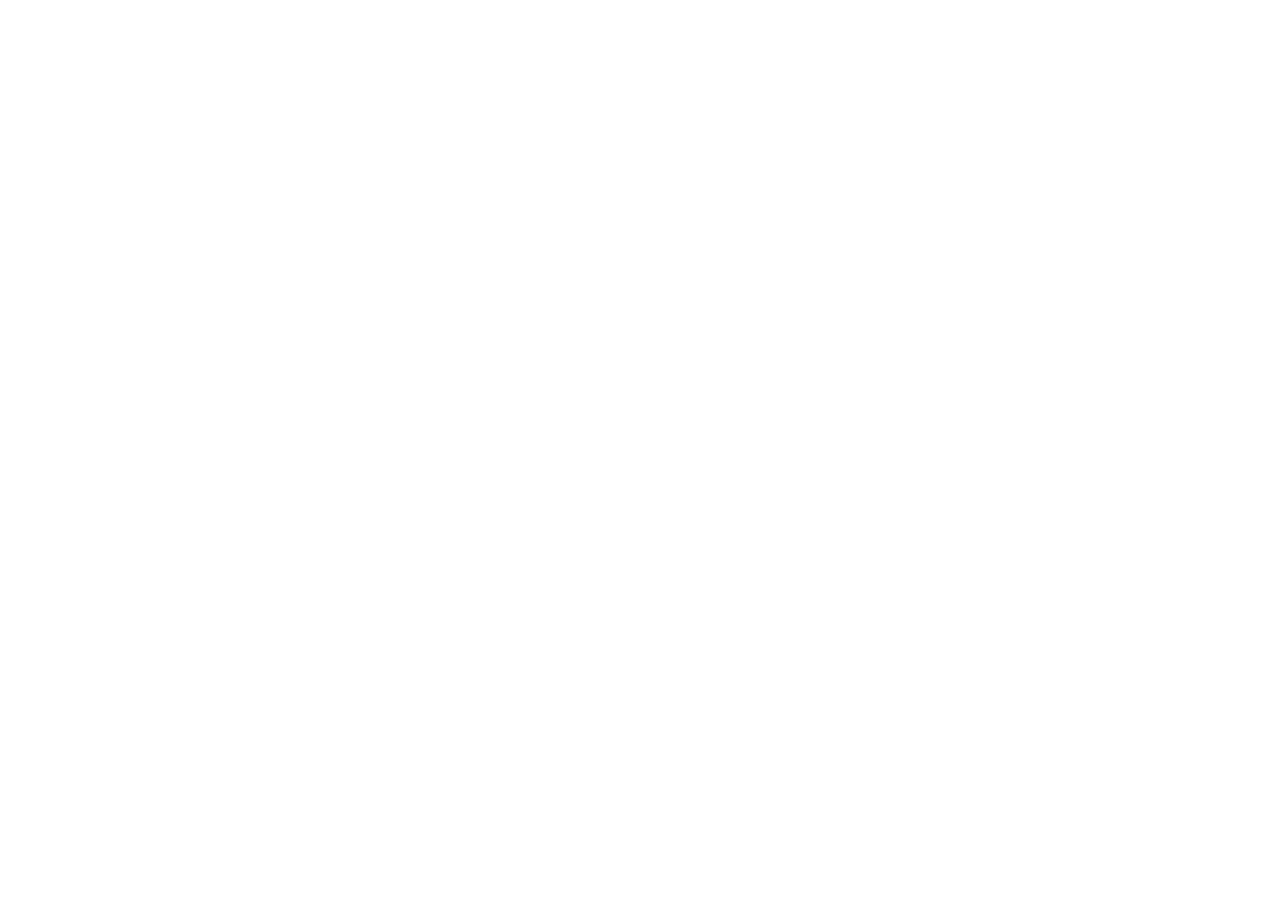
==== index.html @ 455c8821 "index" ====
<!DOCTYPE html>
<html lang="en">
<head>
    <meta charset="UTF-8">
    <meta name="viewport" content="width=device-width, initial-scale=1.0">
    <title>Document</title>
    <link href="https://cdn.jsdelivr.net/npm/bootstrap@5.2.3/dist/css/bootstrap.min.css" rel="stylesheet" integrity="sha384-rbsA2VBKQhggwzxH7pPCaAqO46MgnOM80zW1RWuH61DGLwZJEdK2Kadq2F9CUG65" crossorigin="anonymous">

</head>
<body>

    <!-- navbar -->
    
    
    <script src="https://cdn.jsdelivr.net/npm/bootstrap@5.2.3/dist/js/bootstrap.bundle.min.js" integrity="sha384-kenU1KFdBIe4zVF0s0G1M5b4hcpxyD9F7jL+jjXkk+Q2h455rYXK/7HAuoJl+0I4" crossorigin="anonymous"></script>
</body>
</html>
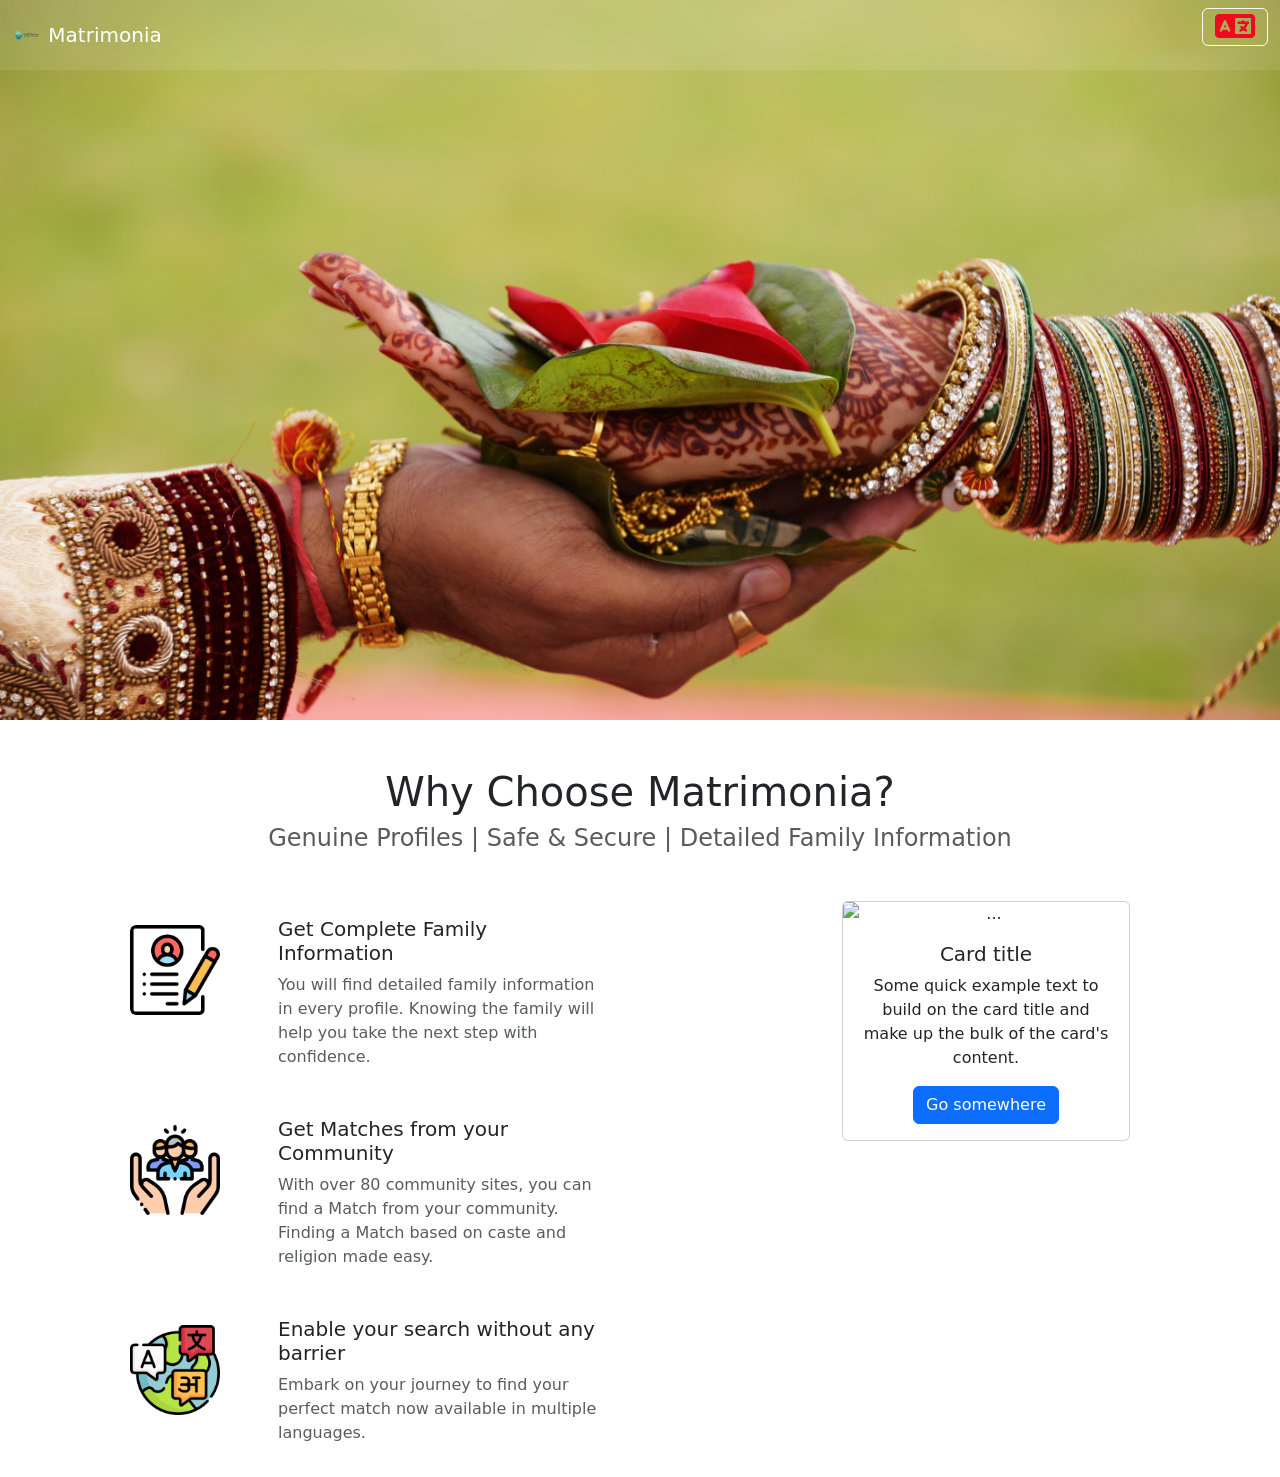
==== commit 5c6e12e6: "update why choose us" ====
--- a/index.html
+++ b/index.html
@@ -1,17 +1,121 @@
 <!DOCTYPE html>
 <html lang="en">
-<head>
-    <meta charset="UTF-8">
-    <meta name="viewport" content="width=device-width, initial-scale=1.0">
-    <title>Document</title>
-    <link href="https://cdn.jsdelivr.net/npm/bootstrap@5.2.3/dist/css/bootstrap.min.css" rel="stylesheet" integrity="sha384-rbsA2VBKQhggwzxH7pPCaAqO46MgnOM80zW1RWuH61DGLwZJEdK2Kadq2F9CUG65" crossorigin="anonymous">
+  <head>
+    <meta charset="UTF-8" />
+    <meta name="viewport" content="width=device-width, initial-scale=1.0" />
+    <title>Matrimonia</title>
+    <link rel="stylesheet" href="/style.css">
+    <link
+      rel="stylesheet"
+      href="https://cdnjs.cloudflare.com/ajax/libs/font-awesome/6.4.2/css/all.min.css"
+      integrity="sha512-z3gLpd7yknf1YoNbCzqRKc4qyor8gaKU1qmn+CShxbuBusANI9QpRohGBreCFkKxLhei6S9CQXFEbbKuqLg0DA=="
+      crossorigin="anonymous"
+      referrerpolicy="no-referrer"
+    />
+    <link
+      href="https://cdn.jsdelivr.net/npm/bootstrap@5.2.3/dist/css/bootstrap.min.css"
+      rel="stylesheet"
+      integrity="sha384-rbsA2VBKQhggwzxH7pPCaAqO46MgnOM80zW1RWuH61DGLwZJEdK2Kadq2F9CUG65"
+      crossorigin="anonymous"
+    />
+  </head>
+  <body>
+    <!-- navbar -->
+    <nav class="navbar fixed-top navbar-expand-lg navbar-dark ">
+      <div class="container-fluid">
+        <a class="navbar-brand" href="#">
+          <img
+            src="assects/EdiGlobe Final-02.png"
+            alt="Logo"
+            width="30"
+            height="24"
+            class="d-inline-block align-text-top"
+          />
+          Matrimonia
+        </a>
+        <div class="ms-auto" id="google_translate_element"></div>
+        <script
+          type="text/javascript"
+          src="//translate.google.com/translate_a/element.js?cb=googleTranslateElementInit"
+        ></script>
 
-</head>
-<body>
+        <button type="button" class="btn btn-outline-light mb-3">
+          <i class="fa-solid fa-language fa-2xl" style="color: #f10920"></i>
+        </button>
+      </div>
+    </nav>
+    <!-- navbar ends   -->
 
-    <!-- navbar -->
-    
-    
-    <script src="https://cdn.jsdelivr.net/npm/bootstrap@5.2.3/dist/js/bootstrap.bundle.min.js" integrity="sha384-kenU1KFdBIe4zVF0s0G1M5b4hcpxyD9F7jL+jjXkk+Q2h455rYXK/7HAuoJl+0I4" crossorigin="anonymous"></script>
-</body>
-</html>+    <section class="sec-1">
+        
+    </section>
+
+    <section class="sec-2-WhyChooseUs container text-center mt-5">
+        <h1>Why Choose Matrimonia?</h1>
+        <h4 class="mb-5 text-muted">Genuine Profiles | Safe & Secure | Detailed Family Information</h3>
+        
+        <div class="row">
+            <div class="col-sm-8 text-start">
+                <div class="card mb-3 border-0" style="max-width: 540px;">
+                    <div class="row g-0">
+                      <div class="col-md-4 ps-5">
+                        <img src="/assects/info.png" class="img-fluid rounded-start mt-4  " alt="..." style="max-width: 90px;">
+                      </div>
+                      <div class="col-md-8">
+                        <div class="card-body">
+                          <h5 class="card-title">Get Complete Family Information</h5>
+                          <p class="card-text text-muted">You will find detailed family information in every profile. Knowing the family will help you take the next step with confidence.</p>
+                        </div>
+                      </div>
+                    </div>
+                  </div>
+                  <div class="card mb-3 border-0" style="max-width: 540px;">
+                    <div class="row g-0">
+                      <div class="col-md-4 ps-5">
+                        <img src="/assects/community.png" class="img-fluid rounded-start mt-4  " alt="..." style="max-width: 90px;">
+                      </div>
+                      <div class="col-md-8">
+                        <div class="card-body">
+                          <h5 class="card-title">Get Matches from your Community</h5>
+                          <p class="card-text text-muted">With over 80 community sites, you can find a Match from your community. Finding a Match based on caste and religion made easy.</p>
+                        </div>
+                      </div>
+                    </div>
+                  </div>
+                  <div class="card mb-3 border-0" style="max-width: 540px;">
+                    <div class="row g-0">
+                      <div class="col-md-4 ps-5">
+                        <img src="/assects/languages.png" class="img-fluid rounded-start mt-4  " alt="..." style="max-width: 90px;">
+                      </div>
+                      <div class="col-md-8">
+                        <div class="card-body">
+                          <h5 class="card-title">Enable your search without any barrier</h5>
+                          <p class="card-text text-muted">Embark on your journey to find your perfect match now available in multiple languages.</p>
+                        </div>
+                      </div>
+                    </div>
+                  </div>
+            </div>
+            <div class="col-sm-4">
+                <div class="card" style="width: 18rem;">
+                    <img src="..." class="card-img-top" alt="...">
+                    <div class="card-body">
+                      <h5 class="card-title">Card title</h5>
+                      <p class="card-text">Some quick example text to build on the card title and make up the bulk of the card's content.</p>
+                      <a href="#" class="btn btn-primary">Go somewhere</a>
+                    </div>
+                  </div>
+            </div>
+        </div>
+
+    </section>
+
+
+    <script
+      src="https://cdn.jsdelivr.net/npm/bootstrap@5.2.3/dist/js/bootstrap.bundle.min.js"
+      integrity="sha384-kenU1KFdBIe4zVF0s0G1M5b4hcpxyD9F7jL+jjXkk+Q2h455rYXK/7HAuoJl+0I4"
+      crossorigin="anonymous"
+    ></script>
+    <script src="index.js"></script>
+  </body>
+</html>
--- a/style.css
+++ b/style.css
@@ -0,0 +1,20 @@
+.navbar {
+
+        background-color: rgba(255, 255, 255, 0.1); /* Adjust the last value for opacity */
+
+}
+
+.navbar-brand {
+    color: #fff; /* Set text color */
+}
+
+.sec-1 {
+    margin: 0;
+    font-family: Arial, sans-serif;
+    background-image: url('/assects/section-1.jpg'); 
+    background-size: cover;
+    background-repeat: no-repeat;
+    background-attachment: fixed;
+    background-position: center;
+    height: 80vh;
+}
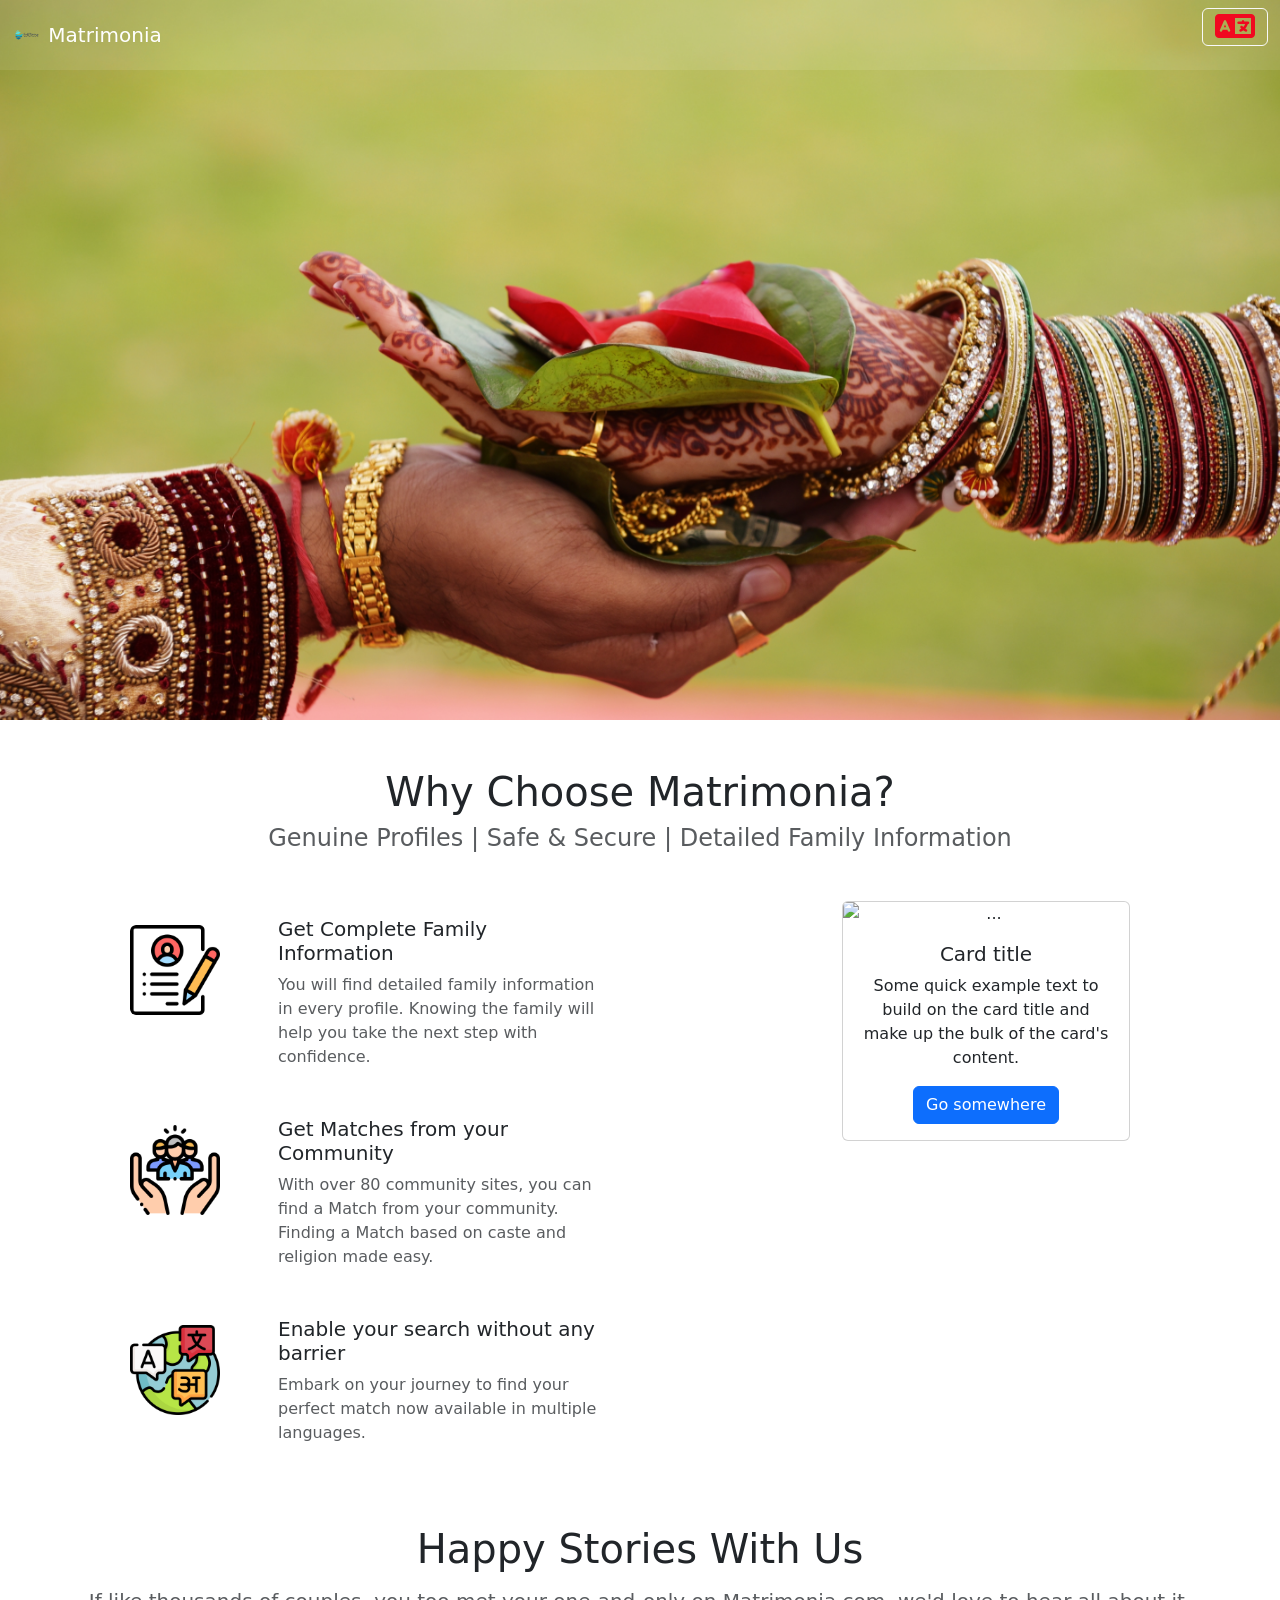
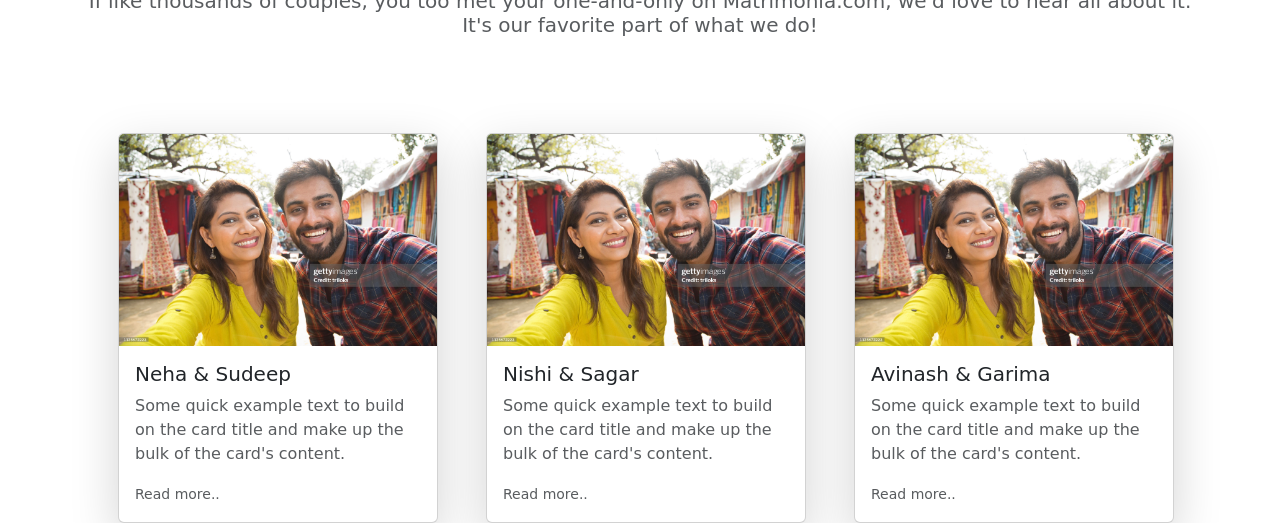
==== commit a096dbc8: "sec-3 update" ====
--- a/index.html
+++ b/index.html
@@ -4,7 +4,7 @@
     <meta charset="UTF-8" />
     <meta name="viewport" content="width=device-width, initial-scale=1.0" />
     <title>Matrimonia</title>
-    <link rel="stylesheet" href="/style.css">
+    <link rel="stylesheet" href="/style.css" />
     <link
       rel="stylesheet"
       href="https://cdnjs.cloudflare.com/ajax/libs/font-awesome/6.4.2/css/all.min.css"
@@ -21,7 +21,7 @@
   </head>
   <body>
     <!-- navbar -->
-    <nav class="navbar fixed-top navbar-expand-lg navbar-dark ">
+    <nav class="navbar fixed-top navbar-expand-lg navbar-dark">
       <div class="container-fluid">
         <a class="navbar-brand" href="#">
           <img
@@ -46,70 +46,150 @@
     </nav>
     <!-- navbar ends   -->
 
-    <section class="sec-1">
-        
+    <section class="sec-1"></section>
+
+    <section class="sec-2-WhyChooseUs container text-center mt-5">
+      <h1>Why Choose Matrimonia?</h1>
+      <h4 class="mb-5 text-muted">
+        Genuine Profiles | Safe & Secure | Detailed Family Information
+      </h4>
+
+      <div class="row">
+        <div class="col-sm-8 text-start">
+          <div class="card mb-3 border-0" style="max-width: 540px">
+            <div class="row g-0">
+              <div class="col-md-4 ps-5">
+                <img
+                  src="/assects/info.png"
+                  class="img-fluid rounded-start mt-4"
+                  alt="..."
+                  style="max-width: 90px"
+                />
+              </div>
+              <div class="col-md-8">
+                <div class="card-body">
+                  <h5 class="card-title">Get Complete Family Information</h5>
+                  <p class="card-text text-muted">
+                    You will find detailed family information in every profile.
+                    Knowing the family will help you take the next step with
+                    confidence.
+                  </p>
+                </div>
+              </div>
+            </div>
+          </div>
+          <div class="card mb-3 border-0" style="max-width: 540px">
+            <div class="row g-0">
+              <div class="col-md-4 ps-5">
+                <img
+                  src="/assects/community.png"
+                  class="img-fluid rounded-start mt-4"
+                  alt="..."
+                  style="max-width: 90px"
+                />
+              </div>
+              <div class="col-md-8">
+                <div class="card-body">
+                  <h5 class="card-title">Get Matches from your Community</h5>
+                  <p class="card-text text-muted">
+                    With over 80 community sites, you can find a Match from your
+                    community. Finding a Match based on caste and religion made
+                    easy.
+                  </p>
+                </div>
+              </div>
+            </div>
+          </div>
+          <div class="card mb-3 border-0" style="max-width: 540px">
+            <div class="row g-0">
+              <div class="col-md-4 ps-5">
+                <img
+                  src="/assects/languages.png"
+                  class="img-fluid rounded-start mt-4"
+                  alt="..."
+                  style="max-width: 90px"
+                />
+              </div>
+              <div class="col-md-8">
+                <div class="card-body">
+                  <h5 class="card-title">
+                    Enable your search without any barrier
+                  </h5>
+                  <p class="card-text text-muted">
+                    Embark on your journey to find your perfect match now
+                    available in multiple languages.
+                  </p>
+                </div>
+              </div>
+            </div>
+          </div>
+        </div>
+        <div class="col-sm-4">
+          <div class="card" style="width: 18rem">
+            <img src="..." class="card-img-top" alt="..." />
+            <div class="card-body">
+              <h5 class="card-title">Card title</h5>
+              <p class="card-text">
+                Some quick example text to build on the card title and make up
+                the bulk of the card's content.
+              </p>
+              <a href="#" class="btn btn-primary">Go somewhere</a>
+            </div>
+          </div>
+        </div>
+      </div>
     </section>
 
-    <section class="sec-2-WhyChooseUs container text-center mt-5">
-        <h1>Why Choose Matrimonia?</h1>
-        <h4 class="mb-5 text-muted">Genuine Profiles | Safe & Secure | Detailed Family Information</h3>
-        
-        <div class="row">
-            <div class="col-sm-8 text-start">
-                <div class="card mb-3 border-0" style="max-width: 540px;">
-                    <div class="row g-0">
-                      <div class="col-md-4 ps-5">
-                        <img src="/assects/info.png" class="img-fluid rounded-start mt-4  " alt="..." style="max-width: 90px;">
-                      </div>
-                      <div class="col-md-8">
-                        <div class="card-body">
-                          <h5 class="card-title">Get Complete Family Information</h5>
-                          <p class="card-text text-muted">You will find detailed family information in every profile. Knowing the family will help you take the next step with confidence.</p>
-                        </div>
-                      </div>
-                    </div>
-                  </div>
-                  <div class="card mb-3 border-0" style="max-width: 540px;">
-                    <div class="row g-0">
-                      <div class="col-md-4 ps-5">
-                        <img src="/assects/community.png" class="img-fluid rounded-start mt-4  " alt="..." style="max-width: 90px;">
-                      </div>
-                      <div class="col-md-8">
-                        <div class="card-body">
-                          <h5 class="card-title">Get Matches from your Community</h5>
-                          <p class="card-text text-muted">With over 80 community sites, you can find a Match from your community. Finding a Match based on caste and religion made easy.</p>
-                        </div>
-                      </div>
-                    </div>
-                  </div>
-                  <div class="card mb-3 border-0" style="max-width: 540px;">
-                    <div class="row g-0">
-                      <div class="col-md-4 ps-5">
-                        <img src="/assects/languages.png" class="img-fluid rounded-start mt-4  " alt="..." style="max-width: 90px;">
-                      </div>
-                      <div class="col-md-8">
-                        <div class="card-body">
-                          <h5 class="card-title">Enable your search without any barrier</h5>
-                          <p class="card-text text-muted">Embark on your journey to find your perfect match now available in multiple languages.</p>
-                        </div>
-                      </div>
-                    </div>
-                  </div>
-            </div>
-            <div class="col-sm-4">
-                <div class="card" style="width: 18rem;">
-                    <img src="..." class="card-img-top" alt="...">
-                    <div class="card-body">
-                      <h5 class="card-title">Card title</h5>
-                      <p class="card-text">Some quick example text to build on the card title and make up the bulk of the card's content.</p>
-                      <a href="#" class="btn btn-primary">Go somewhere</a>
-                    </div>
-                  </div>
-            </div>
-        </div>
-
+    <section class="happy-stories container text-center mt-5 ">
+      <h1 class="mb-3">Happy Stories With Us</h1>
+      <h5 class="text-muted mb-5">
+        If like thousands of couples, you too met your one-and-only on
+        Matrimonia.com, we'd love to hear all about it. It's our favorite part
+        of what we do!
+      </h5>
+
+      <div class="row text-start ms-4 ">
+        <div class="col mt-5">
+          <div class="card shadow-lg " style="width: 20rem">
+            <img src="/assects/dummy-couple-img.jpg" class="card-img-top" alt="..." />
+            <div class="card-body">
+              <h5 class="card-title">Neha & Sudeep</h5>
+              <p class="card-text text-muted">
+                Some quick example text to build on the card title and make up
+                the bulk of the card's content.
+              </p>
+              <small class="text-muted">Read more..</small>
+            </div>
+          </div>
+        </div>
+        <div class="col mt-5" >
+          <div class="card shadow-lg " style="width: 20rem">
+            <img src="/assects/dummy-couple-img.jpg" class="card-img-top" alt="..." />
+            <div class="card-body">
+              <h5 class="card-title">Nishi & Sagar</h5>
+              <p class="card-text text-muted">
+                Some quick example text to build on the card title and make up
+                the bulk of the card's content.
+              </p>
+              <small class="text-muted">Read more..</small>
+            </div>
+          </div>
+        </div>
+        <div class="col mt-5">
+          <div class="card shadow-lg " style="width: 20rem">
+            <img src="/assects/dummy-couple-img.jpg" class="card-img-top" alt="..." />
+            <div class="card-body">
+              <h5 class="card-title">Avinash & Garima</h5>
+              <p class="card-text text-muted">
+                Some quick example text to build on the card title and make up
+                the bulk of the card's content.
+              </p>
+              <small class="text-muted">Read more..</small>
+            </div>
+          </div>
+        </div>
+      </div>
     </section>
-
 
     <script
       src="https://cdn.jsdelivr.net/npm/bootstrap@5.2.3/dist/js/bootstrap.bundle.min.js"
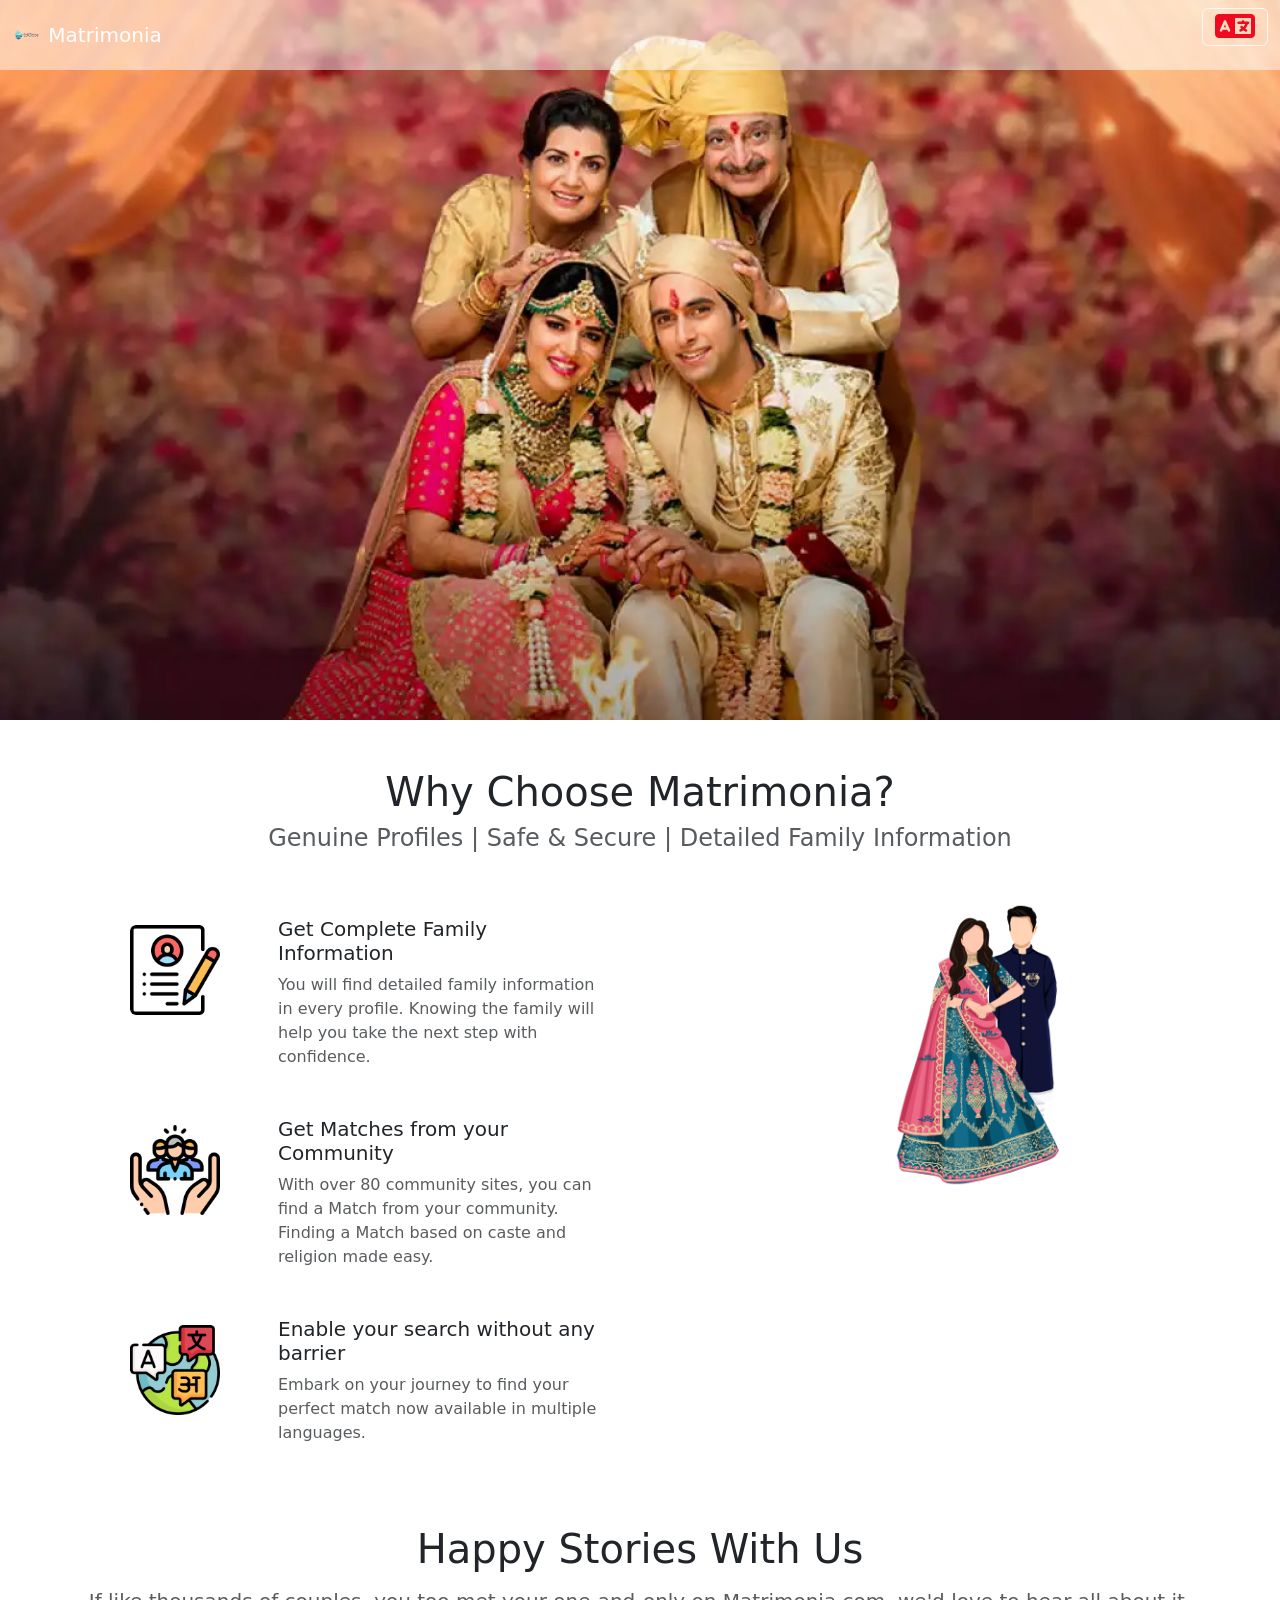
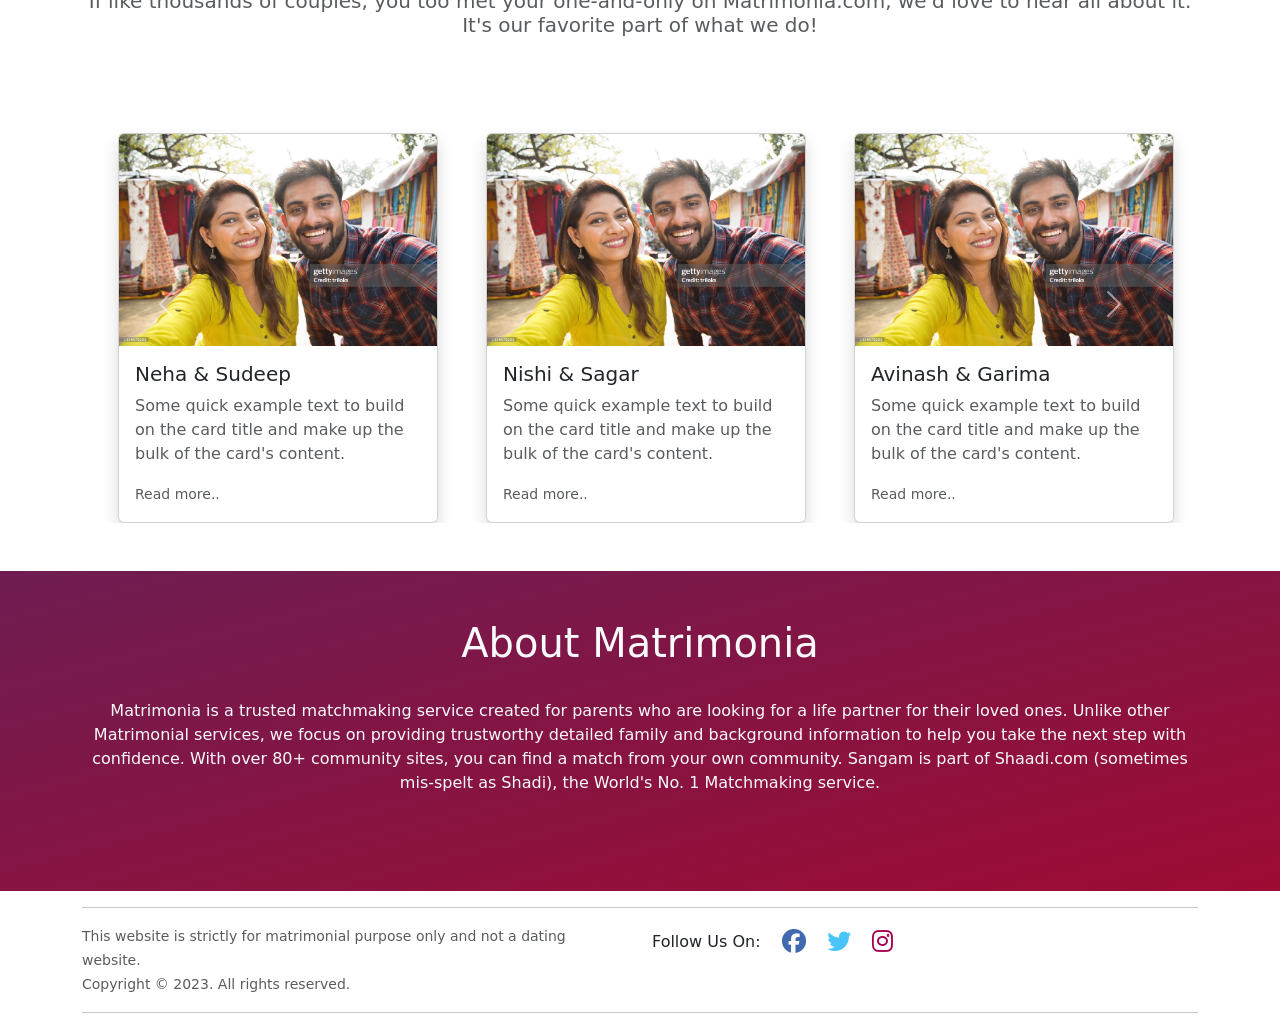
==== commit ecfa3420: "update" ====
--- a/index.html
+++ b/index.html
@@ -125,22 +125,14 @@
           </div>
         </div>
         <div class="col-sm-4">
-          <div class="card" style="width: 18rem">
-            <img src="..." class="card-img-top" alt="..." />
-            <div class="card-body">
-              <h5 class="card-title">Card title</h5>
-              <p class="card-text">
-                Some quick example text to build on the card title and make up
-                the bulk of the card's content.
-              </p>
-              <a href="#" class="btn btn-primary">Go somewhere</a>
-            </div>
+          <div class="card border-0" style="width: 18rem">
+            <img src="/assects/sec-3-img.png" class="card-img-top tilt-on-hover me-5" alt="..." " />
           </div>
         </div>
       </div>
     </section>
 
-    <section class="happy-stories container text-center mt-5 ">
+    <section class="sec-3-happy-stories container text-center mt-5 mb-5">
       <h1 class="mb-3">Happy Stories With Us</h1>
       <h5 class="text-muted mb-5">
         If like thousands of couples, you too met your one-and-only on
@@ -148,7 +140,199 @@
         of what we do!
       </h5>
 
-      <div class="row text-start ms-4 ">
+      <div
+        id="carouselExampleInterval"
+        class="carousel slide"
+        data-bs-ride="carousel"
+      >
+        <div class="carousel-inner mb-5">
+          <div class="carousel-item active" data-bs-interval="2000">
+            <div class="row text-start ms-4">
+              <div class="col mt-5">
+                <div class="card shadow" style="width: 20rem">
+                  <img
+                    src="/assects/dummy-couple-img.jpg"
+                    class="card-img-top"
+                    alt="..."
+                  />
+                  <div class="card-body">
+                    <h5 class="card-title">Neha & Sudeep</h5>
+                    <p class="card-text text-muted">
+                      Some quick example text to build on the card title and
+                      make up the bulk of the card's content.
+                    </p>
+                    <small class="text-muted">Read more..</small>
+                  </div>
+                </div>
+              </div>
+              <div class="col mt-5">
+                <div class="card shadow" style="width: 20rem">
+                  <img
+                    src="/assects/dummy-couple-img.jpg"
+                    class="card-img-top"
+                    alt="..."
+                  />
+                  <div class="card-body">
+                    <h5 class="card-title">Nishi & Sagar</h5>
+                    <p class="card-text text-muted">
+                      Some quick example text to build on the card title and
+                      make up the bulk of the card's content.
+                    </p>
+                    <small class="text-muted">Read more..</small>
+                  </div>
+                </div>
+              </div>
+              <div class="col mt-5">
+                <div class="card shadow" style="width: 20rem">
+                  <img
+                    src="/assects/dummy-couple-img.jpg"
+                    class="card-img-top"
+                    alt="..."
+                  />
+                  <div class="card-body">
+                    <h5 class="card-title">Avinash & Garima</h5>
+                    <p class="card-text text-muted">
+                      Some quick example text to build on the card title and
+                      make up the bulk of the card's content.
+                    </p>
+                    <small class="text-muted">Read more..</small>
+                  </div>
+                </div>
+              </div>
+            </div>
+          </div>
+          <div class="carousel-item" data-bs-interval="2000">
+            <div class="row text-start ms-4">
+              <div class="col mt-5">
+                <div class="card shadow" style="width: 20rem">
+                  <img
+                    src="/assects/dummy-couple-img2.jpg"
+                    class="card-img-top"
+                    alt="..."
+                  />
+                  <div class="card-body">
+                    <h5 class="card-title">Neha & Sudeep</h5>
+                    <p class="card-text text-muted">
+                      Some quick example text to build on the card title and
+                      make up the bulk of the card's content.
+                    </p>
+                    <small class="text-muted">Read more..</small>
+                  </div>
+                </div>
+              </div>
+              <div class="col mt-5">
+                <div class="card shadow" style="width: 20rem">
+                  <img
+                    src="/assects/dummy-couple-img2.jpg"
+                    class="card-img-top"
+                    alt="..."
+                  />
+                  <div class="card-body">
+                    <h5 class="card-title">Nishi & Sagar</h5>
+                    <p class="card-text text-muted">
+                      Some quick example text to build on the card title and
+                      make up the bulk of the card's content.
+                    </p>
+                    <small class="text-muted">Read more..</small>
+                  </div>
+                </div>
+              </div>
+              <div class="col mt-5">
+                <div class="card shadow" style="width: 20rem">
+                  <img
+                    src="/assects/dummy-couple-img.jpg"
+                    class="card-img-top"
+                    alt="..."
+                  />
+                  <div class="card-body">
+                    <h5 class="card-title">Avinash & Garima</h5>
+                    <p class="card-text text-muted">
+                      Some quick example text to build on the card title and
+                      make up the bulk of the card's content.
+                    </p>
+                    <small class="text-muted">Read more..</small>
+                  </div>
+                </div>
+              </div>
+            </div>
+          </div>
+          <div class="carousel-item">
+            <div class="row text-start ms-4">
+              <div class="col mt-5">
+                <div class="card shadow" style="width: 20rem">
+                  <img
+                    src="/assects/dummy-couple-img.jpg"
+                    class="card-img-top"
+                    alt="..."
+                  />
+                  <div class="card-body">
+                    <h5 class="card-title">Neha & Sudeep</h5>
+                    <p class="card-text text-muted">
+                      Some quick example text to build on the card title and
+                      make up the bulk of the card's content.
+                    </p>
+                    <small class="text-muted">Read more..</small>
+                  </div>
+                </div>
+              </div>
+              <div class="col mt-5">
+                <div class="card shadow" style="width: 20rem">
+                  <img
+                    src="/assects/dummy-couple-img.jpg"
+                    class="card-img-top"
+                    alt="..."
+                  />
+                  <div class="card-body">
+                    <h5 class="card-title">Nishi & Sagar</h5>
+                    <p class="card-text text-muted">
+                      Some quick example text to build on the card title and
+                      make up the bulk of the card's content.
+                    </p>
+                    <small class="text-muted">Read more..</small>
+                  </div>
+                </div>
+              </div>
+              <div class="col mt-5">
+                <div class="card shadow-" style="width: 20rem">
+                  <img
+                    src="/assects/dummy-couple-img.jpg"
+                    class="card-img-top"
+                    alt="..."
+                  />
+                  <div class="card-body">
+                    <h5 class="card-title">Avinash & Garima</h5>
+                    <p class="card-text text-muted">
+                      Some quick example text to build on the card title and
+                      make up the bulk of the card's content.
+                    </p>
+                    <small class="text-muted">Read more..</small>
+                  </div>
+                </div>
+              </div>
+            </div>
+          </div>
+        </div>
+        <button
+          class="carousel-control-prev"
+          type="button"
+          data-bs-target="#carouselExampleInterval"
+          data-bs-slide="prev"
+        >
+          <span class="carousel-control-prev-icon" aria-hidden="true"></span>
+          <span class="visually-hidden">Previous</span>
+        </button>
+        <button
+          class="carousel-control-next"
+          type="button"
+          data-bs-target="#carouselExampleInterval"
+          data-bs-slide="next"
+        >
+          <span class="carousel-control-next-icon" aria-hidden="true"></span>
+          <span class="visually-hidden">Next</span>
+        </button>
+      </div>
+
+      <!-- <div class="row text-start ms-4 ">
         <div class="col mt-5">
           <div class="card shadow-lg " style="width: 20rem">
             <img src="/assects/dummy-couple-img.jpg" class="card-img-top" alt="..." />
@@ -188,8 +372,41 @@
             </div>
           </div>
         </div>
+      </div> -->
+    </section>
+
+    <section class="sec-4-aboutMetrimonia mt-5 text-center text-light">
+      <div class="container mt-5">
+        <h1 class="pt-5">About Matrimonia</h1>
+        <br />
+        <p>
+          Matrimonia is a trusted matchmaking service created for parents who
+          are looking for a life partner for their loved ones. Unlike other
+          Matrimonial services, we focus on providing trustworthy detailed
+          family and background information to help you take the next step with
+          confidence. With over 80+ community sites, you can find a match from
+          your own community. Sangam is part of Shaadi.com (sometimes mis-spelt
+          as Shadi), the World's No. 1 Matchmaking service.
+        </p>
       </div>
     </section>
+
+    <footer class="container">
+      <hr>
+        <div class="row ">
+          <div class="col-sm-6"><small class="text-muted">
+            This website is strictly for matrimonial purpose only and not a dating website.
+            <br>
+Copyright © 2023. All rights reserved.
+          </small></div>
+          
+          <div class="col-sm-6">
+            Follow Us On:
+            <i class="fa-brands fa-facebook fa-xl me-3 mt-3 ms-3  " style="color: #4069b0;"></i> <i class="fa-brands fa-twitter fa-xl me-3 mt-3" style="color: #49c4f8;"></i> <i class="fa-brands fa-instagram fa-xl me-4 mt-3" style="color: #a70251;"></i>
+          </div>
+        </div>
+      <hr>
+    </footer>
 
     <script
       src="https://cdn.jsdelivr.net/npm/bootstrap@5.2.3/dist/js/bootstrap.bundle.min.js"
--- a/style.css
+++ b/style.css
@@ -1,8 +1,10 @@
+
+
+
 .navbar {
-
-        background-color: rgba(255, 255, 255, 0.1); /* Adjust the last value for opacity */
-
-}
+        background-color: rgba(255, 255, 255, 0.5); /* Adjust the last value for opacity 
+    } 
+ 
 
 .navbar-brand {
     color: #fff; /* Set text color */
@@ -11,10 +13,37 @@
 .sec-1 {
     margin: 0;
     font-family: Arial, sans-serif;
-    background-image: url('/assects/section-1.jpg'); 
+    background-image: url('/assects/sec1.jpeg'); 
     background-size: cover;
     background-repeat: no-repeat;
     background-attachment: fixed;
     background-position: center;
     height: 80vh;
-}+}
+
+.sec-3-happy-stories {
+    margin-bottom: 5rem; /* Adjust as needed */
+  }
+
+.sec-4-aboutMetrimonia{
+    background: linear-gradient(to bottom right, #6e1d52, #9e0b33);
+    /* For older browsers that don't support gradients */
+    background: -webkit-linear-gradient(to bottom right, #6e1d52, #9e0b33);
+    /* For some older Firefox versions */
+    background: -moz-linear-gradient(to bottom right, #6e1d52, #9e0b33);
+    /* For Internet Explorer (<=9) */
+    filter: progid:DXImageTransform.Microsoft.gradient(startColorstr='#6e1d52', endColorstr='#9e0b33', GradientType=1);
+  
+    height:20rem;
+    
+}
+
+.tilt-on-hover {
+    transition: transform 0.3s;
+  }
+  
+  .tilt-on-hover:hover {
+    transform: rotate(15deg);
+  }
+
+  
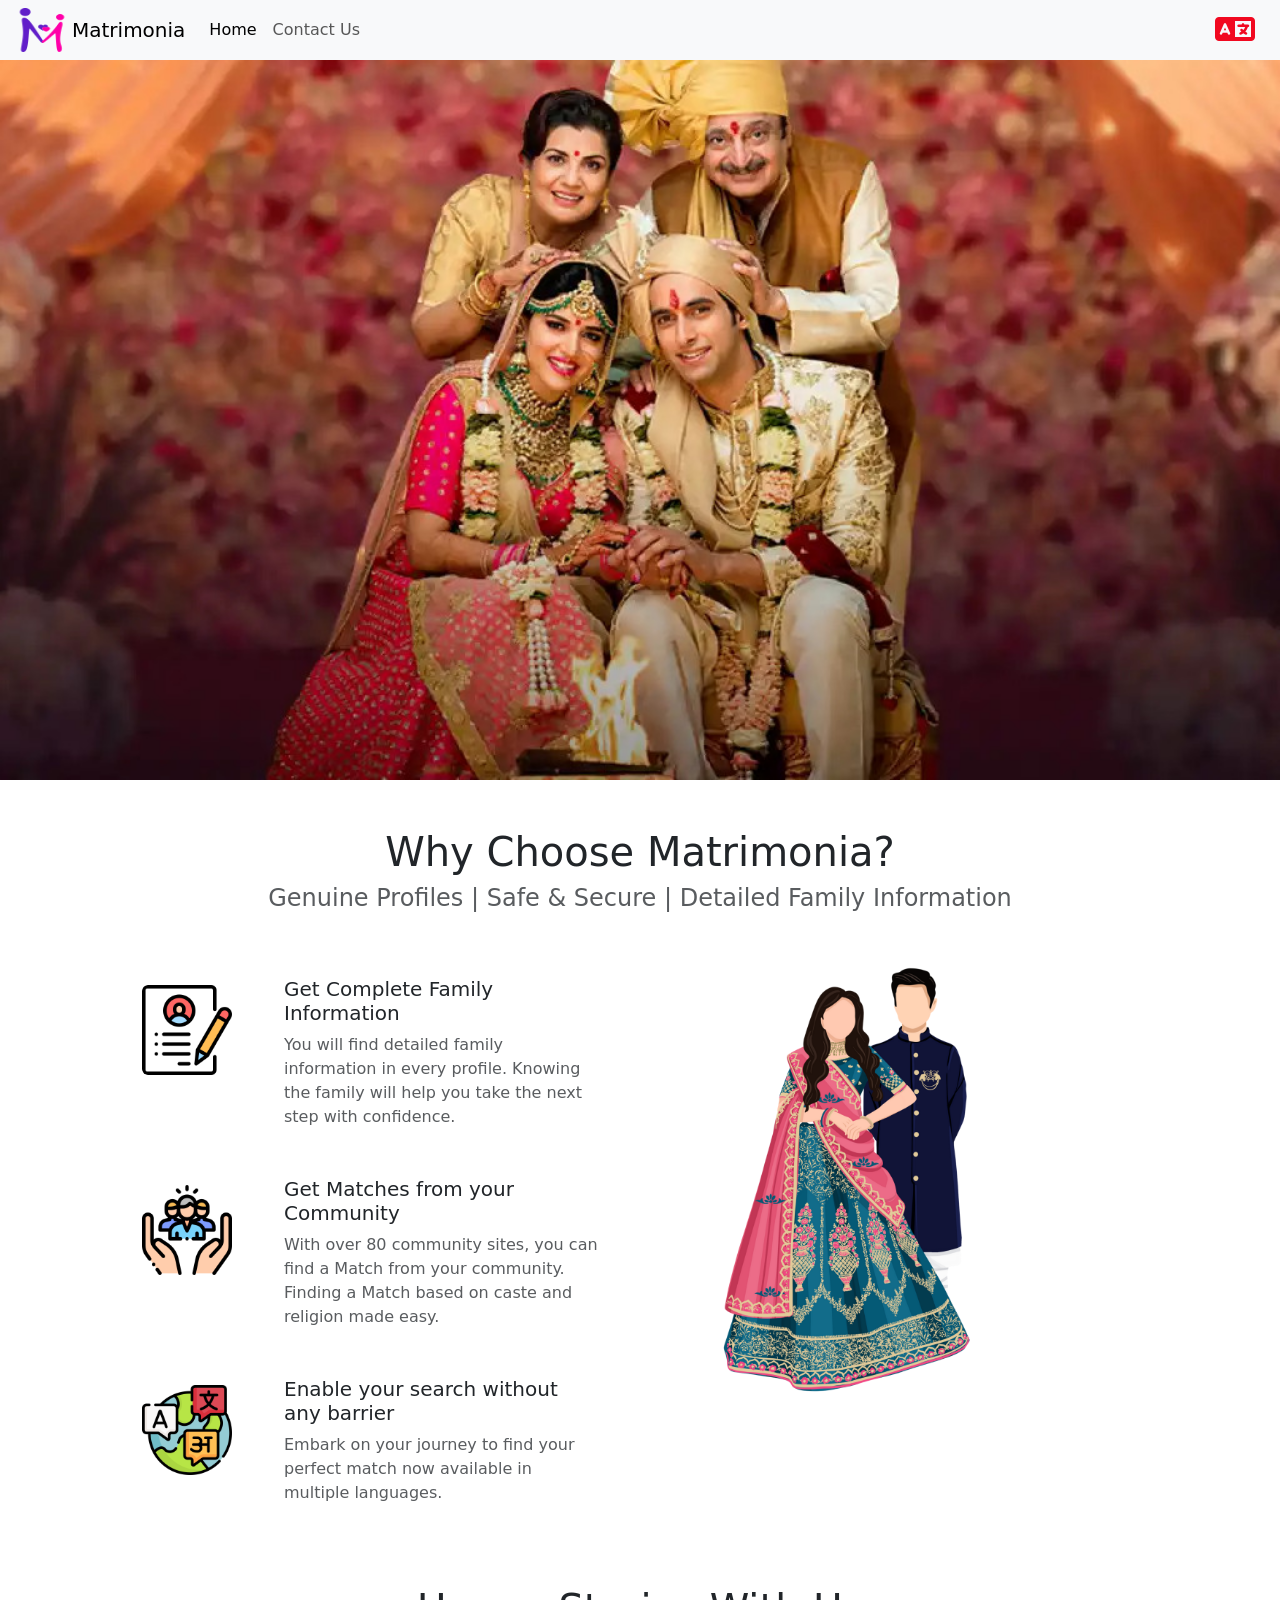
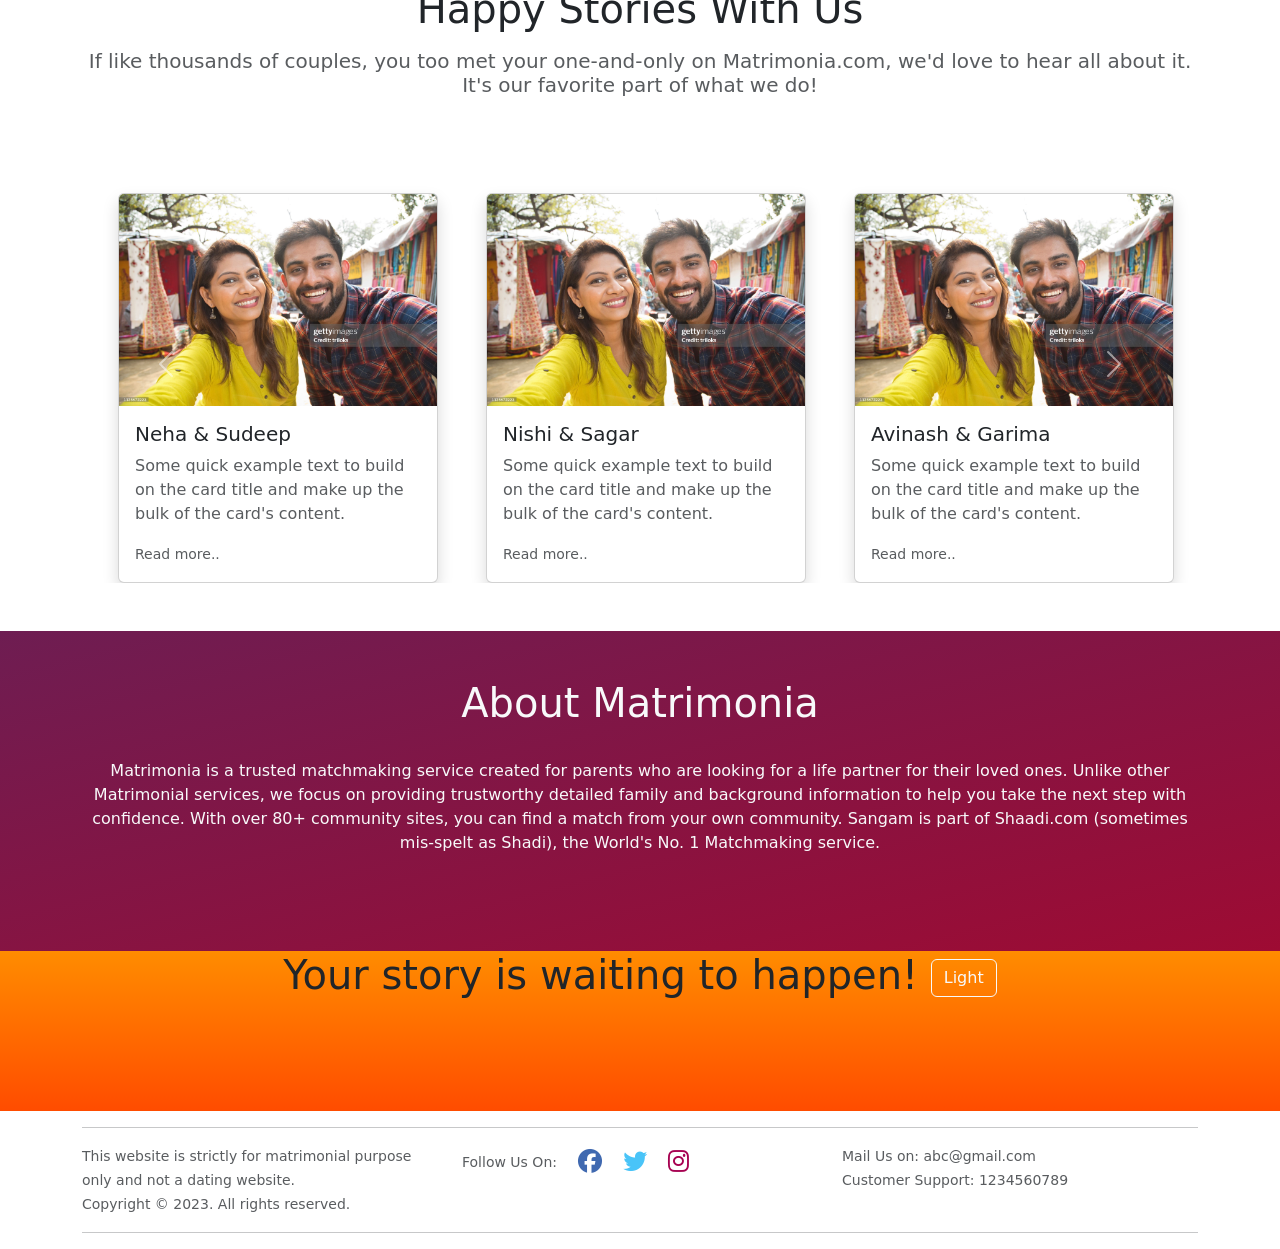
==== commit 331e3ac2: "sec 5 update" ====
--- a/index.html
+++ b/index.html
@@ -21,7 +21,39 @@
   </head>
   <body>
     <!-- navbar -->
-    <nav class="navbar fixed-top navbar-expand-lg navbar-dark">
+    <nav class="navbar navbar-expand-lg bg-body-tertiary sticky-top">
+      <div class="container-fluid">
+        <img
+        src="assects/logo2.png"
+        alt="Logo"
+        width="60"
+        height="44"
+        class="d-inline-block align-text-top"
+      />
+        <a class="navbar-brand" href="#">Matrimonia</a>
+        <button class="navbar-toggler" type="button" data-bs-toggle="collapse" data-bs-target="#navbarSupportedContent" aria-controls="navbarSupportedContent" aria-expanded="false" aria-label="Toggle navigation">
+          <span class="navbar-toggler-icon"></span>
+        </button>
+        <div class="collapse navbar-collapse" id="navbarSupportedContent">
+          <ul class="navbar-nav me-auto mb-2 mb-lg-0 ">
+            <li class="nav-item">
+              <a class="nav-link active" aria-current="page" href="#">Home</a>
+            </li>
+            <li class="nav-item">
+              <a class="nav-link" href="#">Contact Us</a>
+            </li>
+            <!-- <li class="nav-item">
+              <a class="nav-link disabled" aria-disabled="true">Disabled</a>
+            </li> -->
+          </ul>
+          <form class="d-flex" role="">
+            <button class="btn btn-outline-light" type="submit"><i class="fa-solid fa-language fa-2xl" style="color: #f10920"></i></button>
+          </form>
+        </div>
+      </div>
+    </nav>
+
+    <!-- <nav class="navbar fixed-top navbar-expand-lg navbar-dark">
       <div class="container-fluid">
         <a class="navbar-brand" href="#">
           <img
@@ -32,7 +64,15 @@
             class="d-inline-block align-text-top"
           />
           Matrimonia
-        </a>
+        </a>      
+          <ul class="navbar-nav me-auto mb-2 mb-lg-0">
+            <li class="nav-item">
+              <a class="nav-link active" aria-current="page" href="#">Home</a>
+            </li>
+            <li class="nav-item">
+              <a class="nav-link active" aria-current="page" href="#">Contact Us</a>
+            </li>
+          </ul>
         <div class="ms-auto" id="google_translate_element"></div>
         <script
           type="text/javascript"
@@ -43,7 +83,7 @@
           <i class="fa-solid fa-language fa-2xl" style="color: #f10920"></i>
         </button>
       </div>
-    </nav>
+    </nav> -->
     <!-- navbar ends   -->
 
     <section class="sec-1"></section>
@@ -54,8 +94,8 @@
         Genuine Profiles | Safe & Secure | Detailed Family Information
       </h4>
 
-      <div class="row">
-        <div class="col-sm-8 text-start">
+      <div class="row container">
+        <div class="col-sm-6 text-start">
           <div class="card mb-3 border-0" style="max-width: 540px">
             <div class="row g-0">
               <div class="col-md-4 ps-5">
@@ -124,10 +164,11 @@
             </div>
           </div>
         </div>
-        <div class="col-sm-4">
-          <div class="card border-0" style="width: 18rem">
-            <img src="/assects/sec-3-img.png" class="card-img-top tilt-on-hover me-5" alt="..." " />
-          </div>
+        <div class="col-sm-6 pe-5">
+          <!-- <div class="card border-0" style="width: 18rem"> -->
+            <img src="/assects/sec-3-img.png" class="card-img-top tilt-on-hover
+            me-5 pe-5" alt="..." " />
+          <!-- </div> -->
         </div>
       </div>
     </section>
@@ -390,22 +431,43 @@
         </p>
       </div>
     </section>
+    
+    <section class="sec-5-yourStory  text-center">
+      <h1 class="">Your story is waiting to happen! <button type="button" class="btn btn-outline-light">Light</button></h1>
+    </section>
 
     <footer class="container">
-      <hr>
-        <div class="row ">
-          <div class="col-sm-6"><small class="text-muted">
-            This website is strictly for matrimonial purpose only and not a dating website.
-            <br>
-Copyright © 2023. All rights reserved.
-          </small></div>
-          
-          <div class="col-sm-6">
-            Follow Us On:
-            <i class="fa-brands fa-facebook fa-xl me-3 mt-3 ms-3  " style="color: #4069b0;"></i> <i class="fa-brands fa-twitter fa-xl me-3 mt-3" style="color: #49c4f8;"></i> <i class="fa-brands fa-instagram fa-xl me-4 mt-3" style="color: #a70251;"></i>
-          </div>
-        </div>
-      <hr>
+      <hr />
+      <div class="row">
+        <div class="col-sm-4">
+          <small class="text-muted">
+            This website is strictly for matrimonial purpose only and not a
+            dating website.
+            <br />
+            Copyright © 2023. All rights reserved.
+          </small>
+        </div>
+
+        <div class="col-sm-4 text-muted">
+         <small>Follow Us On:</small> 
+          <i
+            class="fa-brands fa-facebook fa-xl me-3 mt-3 ms-3"
+            style="color: #4069b0"
+          ></i>
+          <i
+            class="fa-brands fa-twitter fa-xl me-3 mt-3"
+            style="color: #49c4f8"
+          ></i>
+          <i
+            class="fa-brands fa-instagram fa-xl me-4 mt-3"
+            style="color: #a70251"
+          ></i>
+        </div>
+        <div class="col-sm-4">
+          <small class="text-muted">Mail Us on: abc@gmail.com <br> Customer Support: 1234560789 </small>
+        </div>
+      </div>
+      <hr/>
     </footer>
 
     <script
--- a/style.css
+++ b/style.css
@@ -1,14 +1,13 @@
-
-
-
 .navbar {
-        background-color: rgba(255, 255, 255, 0.5); /* Adjust the last value for opacity 
+        background-color: rgba(251, 228, 228, 0.604); 
+        background-color: #e3f2fd;
+         
     } 
  
 
-.navbar-brand {
-    color: #fff; /* Set text color */
-}
+/* .navbar-brand {
+    color: #fff; 
+} */
 
 .sec-1 {
     margin: 0;
@@ -38,6 +37,7 @@
     
 }
 
+/*image tilt hover*/
 .tilt-on-hover {
     transition: transform 0.3s;
   }
@@ -46,4 +46,14 @@
     transform: rotate(15deg);
   }
 
-  +
+  /*sec5 */
+  :root {
+    --gradient-start: #FF8C00; /* Default start color */
+    --gradient-end: #FF4C00; /* Default end color */
+  }
+
+  .sec-5-yourStory {
+    background-image: linear-gradient(var(--gradient-start), var(--gradient-end));
+    height:10rem;
+  }
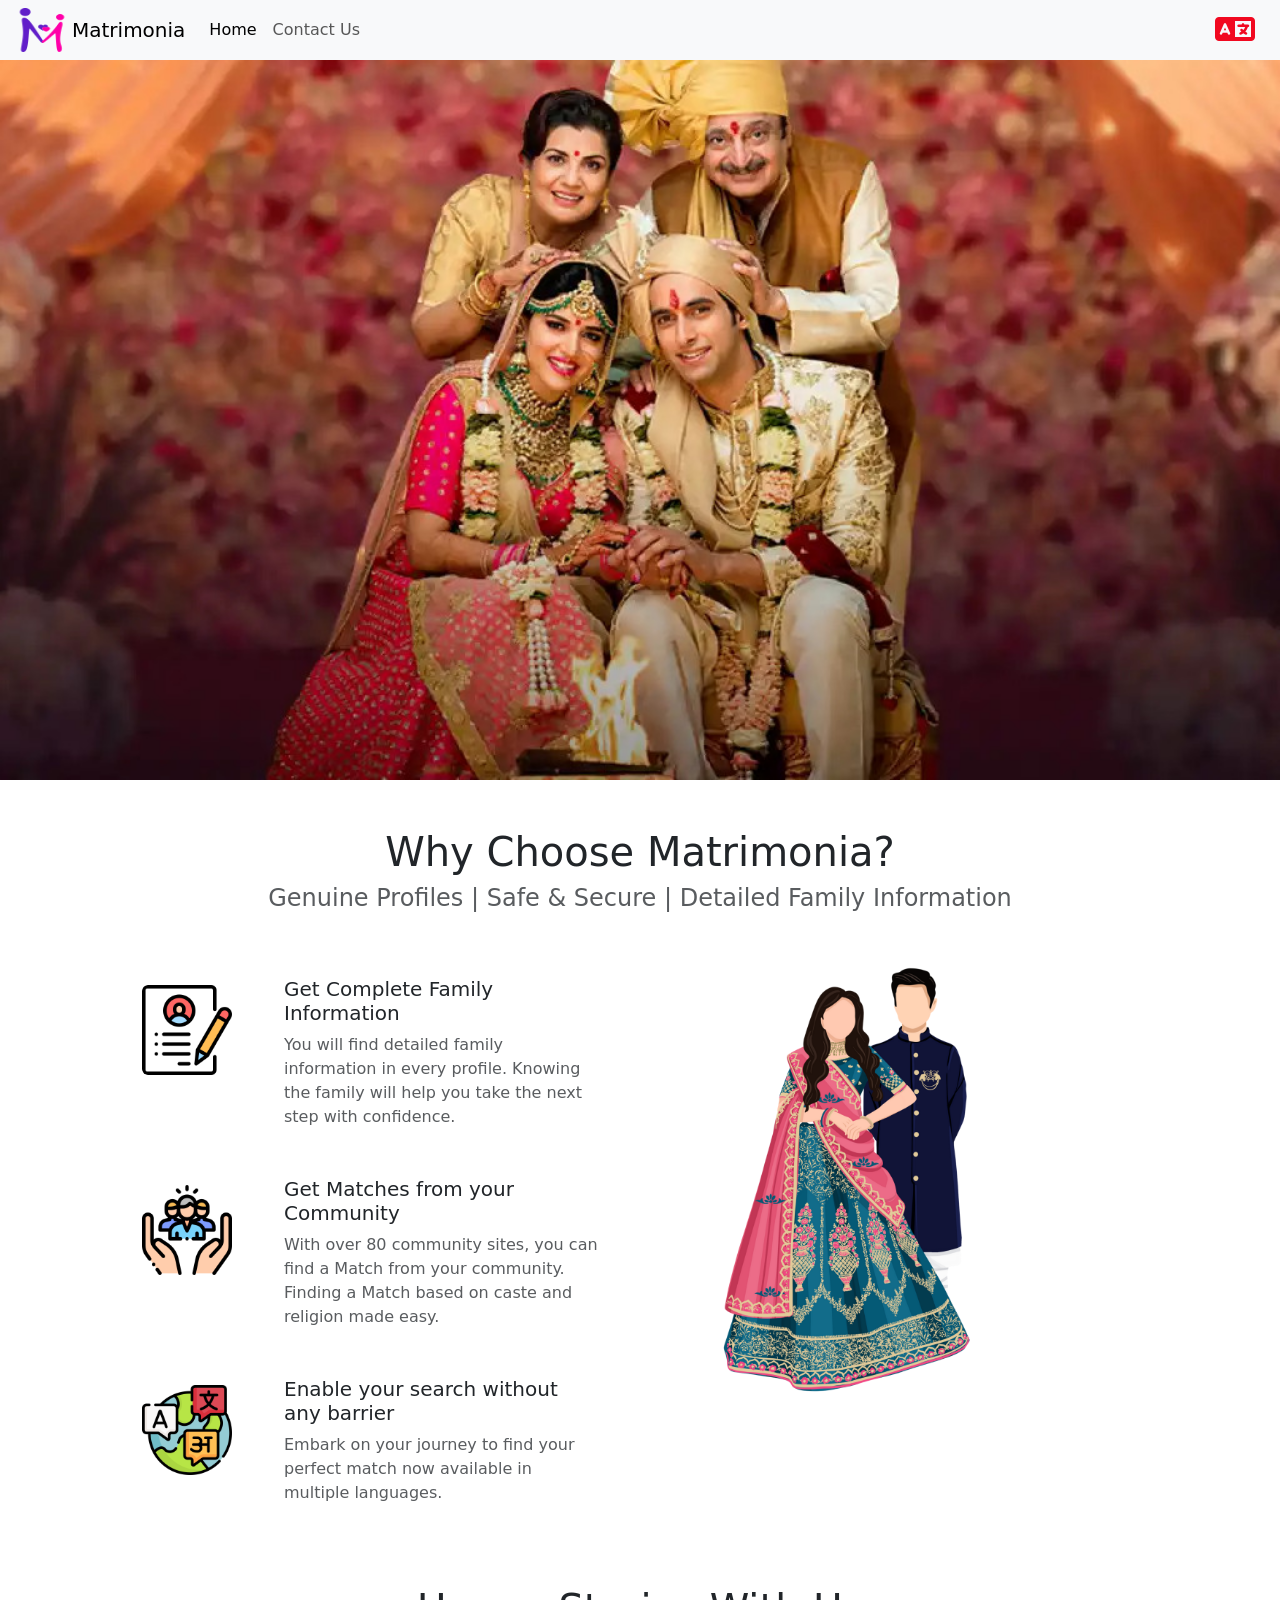
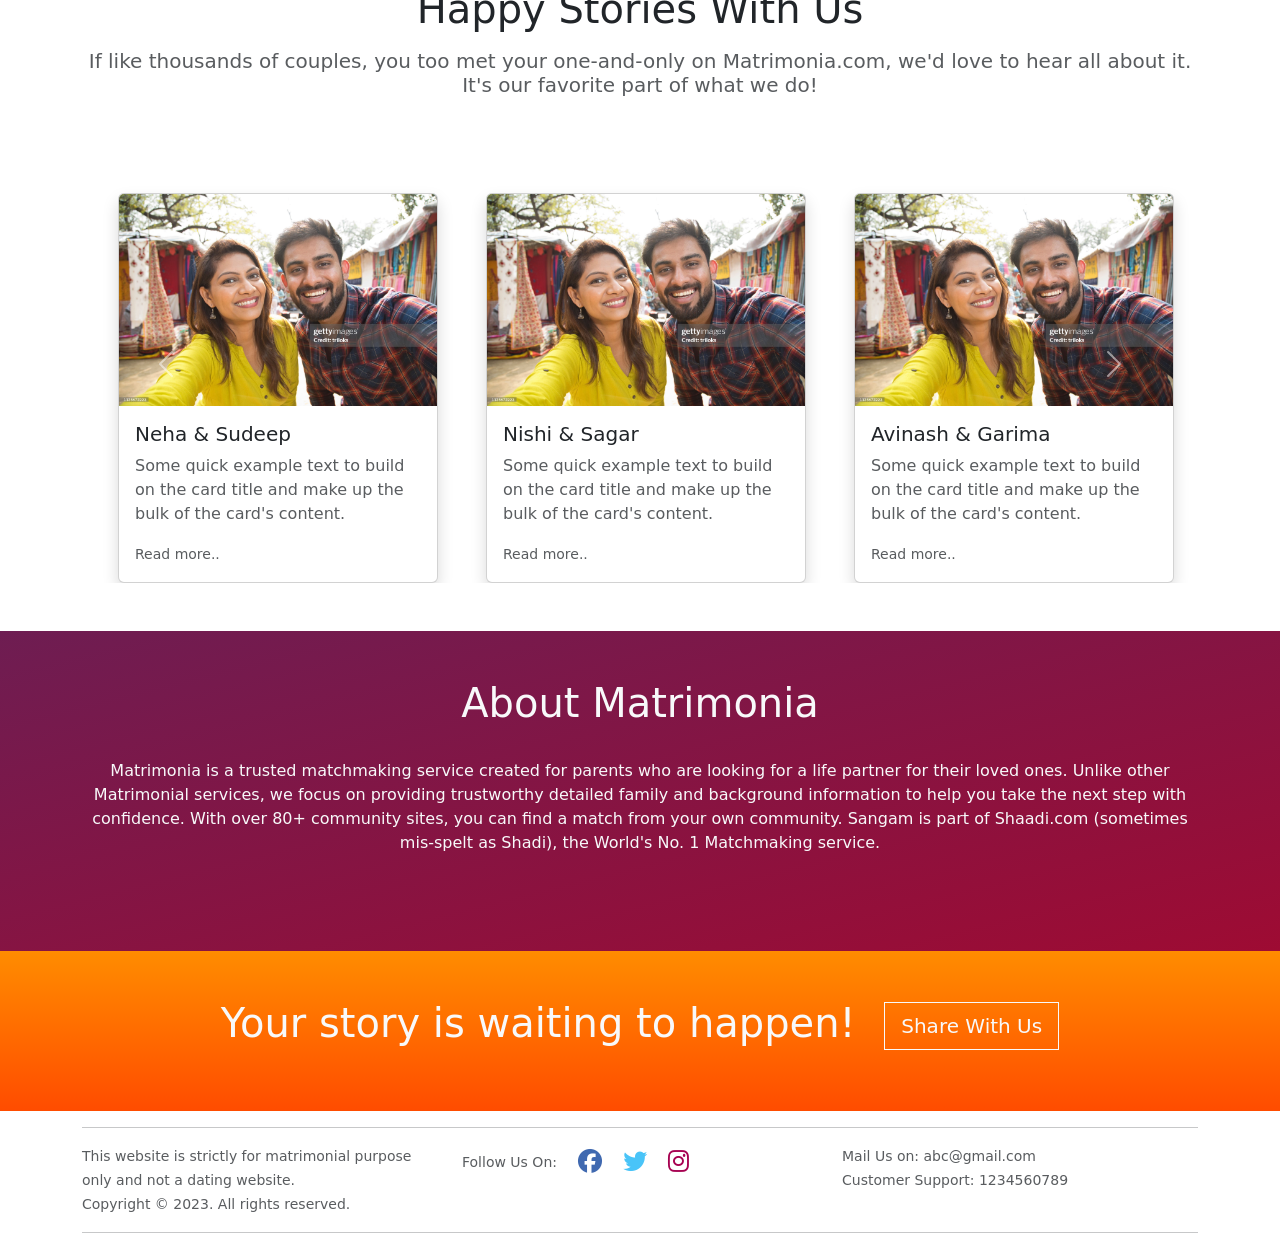
==== commit 210bcd7d: "update" ====
--- a/index.html
+++ b/index.html
@@ -18,6 +18,9 @@
       integrity="sha384-rbsA2VBKQhggwzxH7pPCaAqO46MgnOM80zW1RWuH61DGLwZJEdK2Kadq2F9CUG65"
       crossorigin="anonymous"
     />
+    <link rel="preconnect" href="https://fonts.googleapis.com">
+<link rel="preconnect" href="https://fonts.gstatic.com" crossorigin>
+<link href="https://fonts.googleapis.com/css2?family=Inter:wght@400;600;700&family=Sometype+Mono&display=swap" rel="stylesheet">
   </head>
   <body>
     <!-- navbar -->
@@ -432,8 +435,8 @@
       </div>
     </section>
     
-    <section class="sec-5-yourStory  text-center">
-      <h1 class="">Your story is waiting to happen! <button type="button" class="btn btn-outline-light">Light</button></h1>
+    <section class="sec-5-yourStory text-center text-light">
+      <h1 class="py-5">Your story is waiting to happen! <button type="button" class="btn btn-outline-light btn-lg rounded-0 ms-3">Share With Us</button></h1>
     </section>
 
     <footer class="container">
--- a/style.css
+++ b/style.css
@@ -1,3 +1,4 @@
+
 .navbar {
         background-color: rgba(251, 228, 228, 0.604); 
         background-color: #e3f2fd;
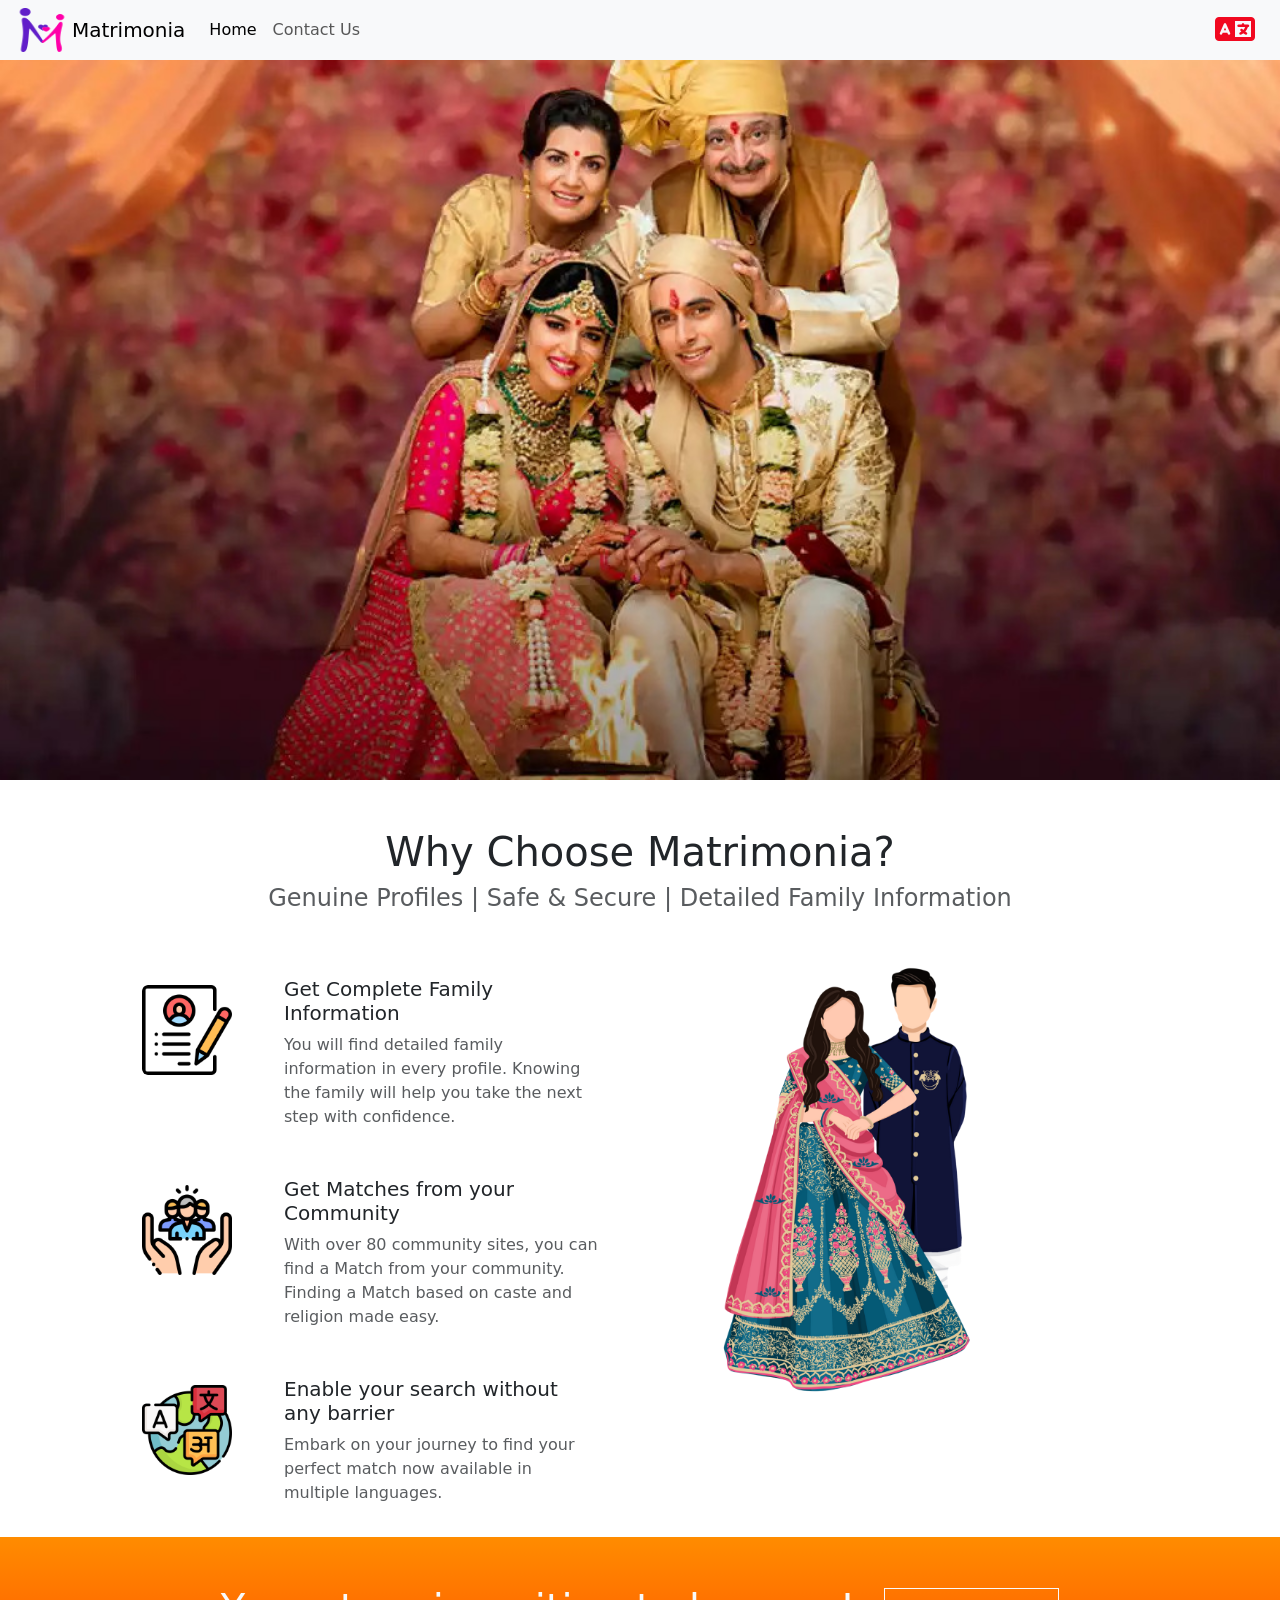
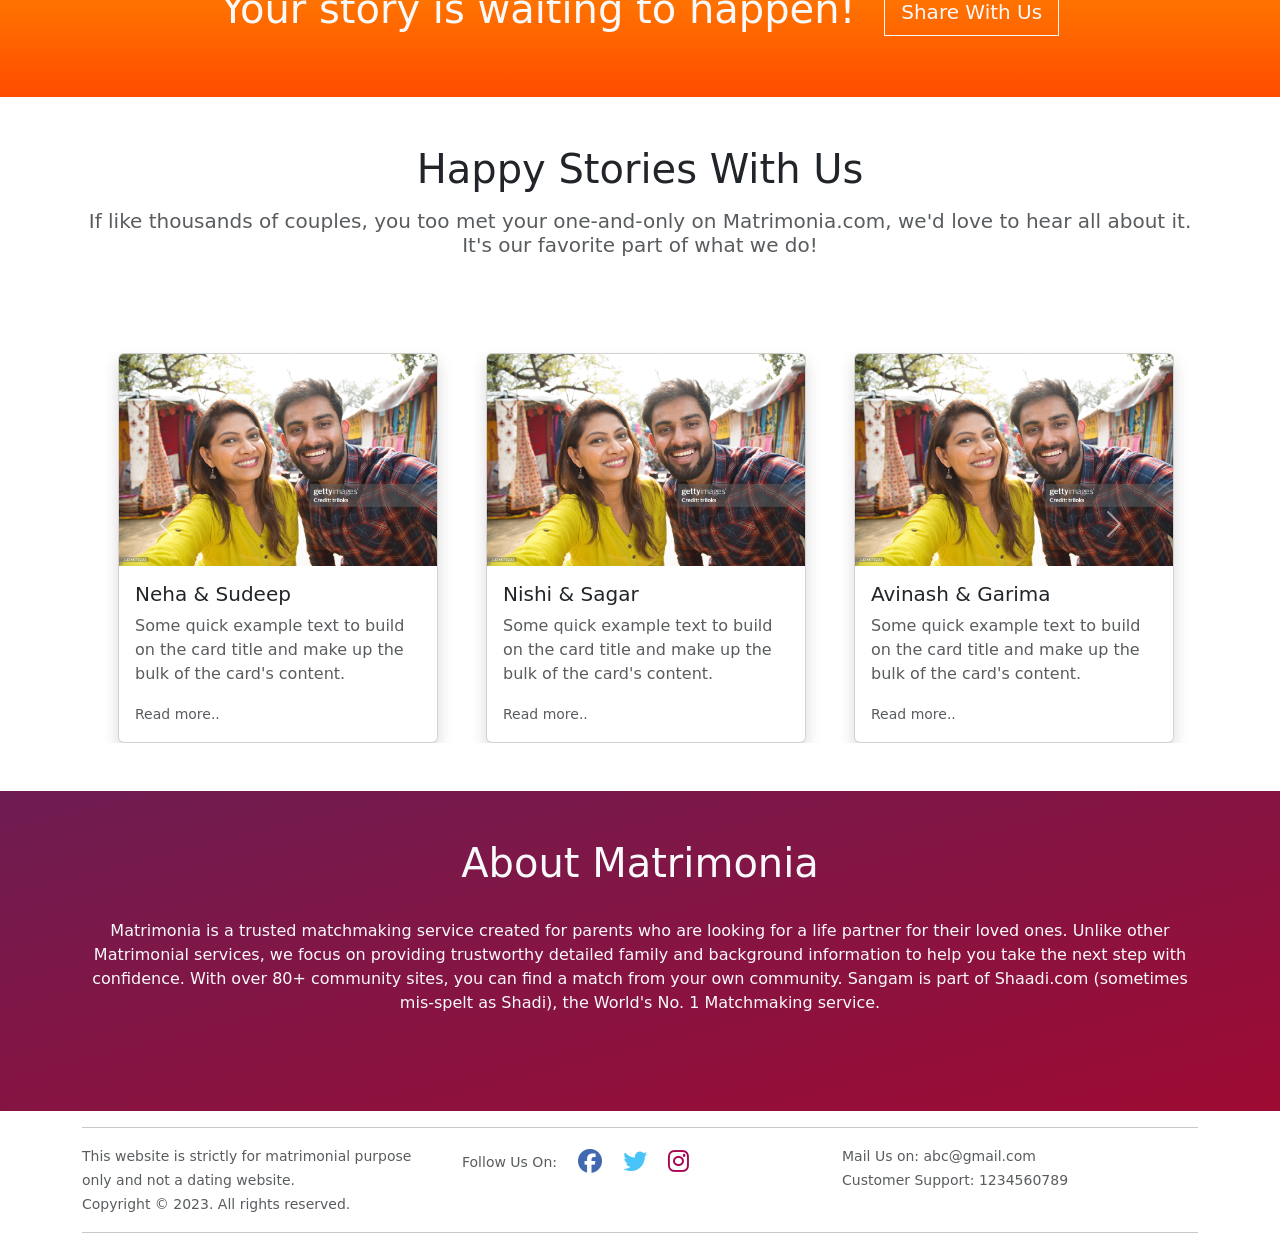
==== commit ab5aed5c: "updated" ====
--- a/index.html
+++ b/index.html
@@ -4,6 +4,12 @@
     <meta charset="UTF-8" />
     <meta name="viewport" content="width=device-width, initial-scale=1.0" />
     <title>Matrimonia</title>
+    <link rel="preconnect" href="https://fonts.googleapis.com" />
+    <link rel="preconnect" href="https://fonts.gstatic.com" crossorigin />
+    <link
+      href="https://fonts.googleapis.com/css2?family=Inter:wght@400;600;700&family=Sometype+Mono&display=swap"
+      rel="stylesheet"
+    />
     <link rel="stylesheet" href="/style.css" />
     <link
       rel="stylesheet"
@@ -18,39 +24,46 @@
       integrity="sha384-rbsA2VBKQhggwzxH7pPCaAqO46MgnOM80zW1RWuH61DGLwZJEdK2Kadq2F9CUG65"
       crossorigin="anonymous"
     />
-    <link rel="preconnect" href="https://fonts.googleapis.com">
-<link rel="preconnect" href="https://fonts.gstatic.com" crossorigin>
-<link href="https://fonts.googleapis.com/css2?family=Inter:wght@400;600;700&family=Sometype+Mono&display=swap" rel="stylesheet">
   </head>
   <body>
     <!-- navbar -->
     <nav class="navbar navbar-expand-lg bg-body-tertiary sticky-top">
       <div class="container-fluid">
         <img
-        src="assects/logo2.png"
-        alt="Logo"
-        width="60"
-        height="44"
-        class="d-inline-block align-text-top"
-      />
-        <a class="navbar-brand" href="#">Matrimonia</a>
-        <button class="navbar-toggler" type="button" data-bs-toggle="collapse" data-bs-target="#navbarSupportedContent" aria-controls="navbarSupportedContent" aria-expanded="false" aria-label="Toggle navigation">
+          src="assects/logo2.png"
+          alt="Logo"
+          width="60"
+          height="44"
+          class="d-inline-block align-text-top"
+        />
+        <a class="navbar-brand" href="index.html">Matrimonia</a>
+        <button
+          class="navbar-toggler"
+          type="button"
+          data-bs-toggle="collapse"
+          data-bs-target="#navbarSupportedContent"
+          aria-controls="navbarSupportedContent"
+          aria-expanded="false"
+          aria-label="Toggle navigation"
+        >
           <span class="navbar-toggler-icon"></span>
         </button>
         <div class="collapse navbar-collapse" id="navbarSupportedContent">
-          <ul class="navbar-nav me-auto mb-2 mb-lg-0 ">
+          <ul class="navbar-nav me-auto mb-2 mb-lg-0">
             <li class="nav-item">
-              <a class="nav-link active" aria-current="page" href="#">Home</a>
+              <a class="nav-link active" aria-current="page" href="index.html">Home</a>
             </li>
             <li class="nav-item">
-              <a class="nav-link" href="#">Contact Us</a>
+              <a class="nav-link" href="contact-us.html">Contact Us</a>
             </li>
             <!-- <li class="nav-item">
               <a class="nav-link disabled" aria-disabled="true">Disabled</a>
             </li> -->
           </ul>
           <form class="d-flex" role="">
-            <button class="btn btn-outline-light" type="submit"><i class="fa-solid fa-language fa-2xl" style="color: #f10920"></i></button>
+            <button class="btn btn-outline-light" type="submit">
+              <i class="fa-solid fa-language fa-2xl" style="color: #f10920"></i>
+            </button>
           </form>
         </div>
       </div>
@@ -169,11 +182,24 @@
         </div>
         <div class="col-sm-6 pe-5">
           <!-- <div class="card border-0" style="width: 18rem"> -->
-            <img src="/assects/sec-3-img.png" class="card-img-top tilt-on-hover
-            me-5 pe-5" alt="..." " />
+          <img src="/assects/sec-3-img.png" class="card-img-top tilt-on-hover
+          me-5 pe-5" alt="..." " />
           <!-- </div> -->
         </div>
       </div>
+    </section>
+
+    <section class="sec-5-yourStory text-center text-light">
+      <h1 class="py-5">
+        Your story is waiting to happen!
+        <button
+          id="changeGradient"
+          type="button" 
+          class="btn btn-outline-light btn-lg rounded-0 ms-3"
+        >
+          Share With Us
+        </button>
+      </h1>
     </section>
 
     <section class="sec-3-happy-stories container text-center mt-5 mb-5">
@@ -434,10 +460,6 @@
         </p>
       </div>
     </section>
-    
-    <section class="sec-5-yourStory text-center text-light">
-      <h1 class="py-5">Your story is waiting to happen! <button type="button" class="btn btn-outline-light btn-lg rounded-0 ms-3">Share With Us</button></h1>
-    </section>
 
     <footer class="container">
       <hr />
@@ -452,7 +474,7 @@
         </div>
 
         <div class="col-sm-4 text-muted">
-         <small>Follow Us On:</small> 
+          <small>Follow Us On:</small>
           <i
             class="fa-brands fa-facebook fa-xl me-3 mt-3 ms-3"
             style="color: #4069b0"
@@ -467,17 +489,20 @@
           ></i>
         </div>
         <div class="col-sm-4">
-          <small class="text-muted">Mail Us on: abc@gmail.com <br> Customer Support: 1234560789 </small>
+          <small class="text-muted"
+            >Mail Us on: abc@gmail.com <br />
+            Customer Support: 1234560789
+          </small>
         </div>
       </div>
-      <hr/>
+      <hr />
     </footer>
 
+    <script src="index.js"></script>
     <script
       src="https://cdn.jsdelivr.net/npm/bootstrap@5.2.3/dist/js/bootstrap.bundle.min.js"
       integrity="sha384-kenU1KFdBIe4zVF0s0G1M5b4hcpxyD9F7jL+jjXkk+Q2h455rYXK/7HAuoJl+0I4"
       crossorigin="anonymous"
     ></script>
-    <script src="index.js"></script>
   </body>
 </html>
--- a/style.css
+++ b/style.css
@@ -1,3 +1,7 @@
+body{
+  font-family: 'Inter', sans-serif;
+font-family: 'Sometype Mono', monospace;
+}
 
 .navbar {
         background-color: rgba(251, 228, 228, 0.604); 
